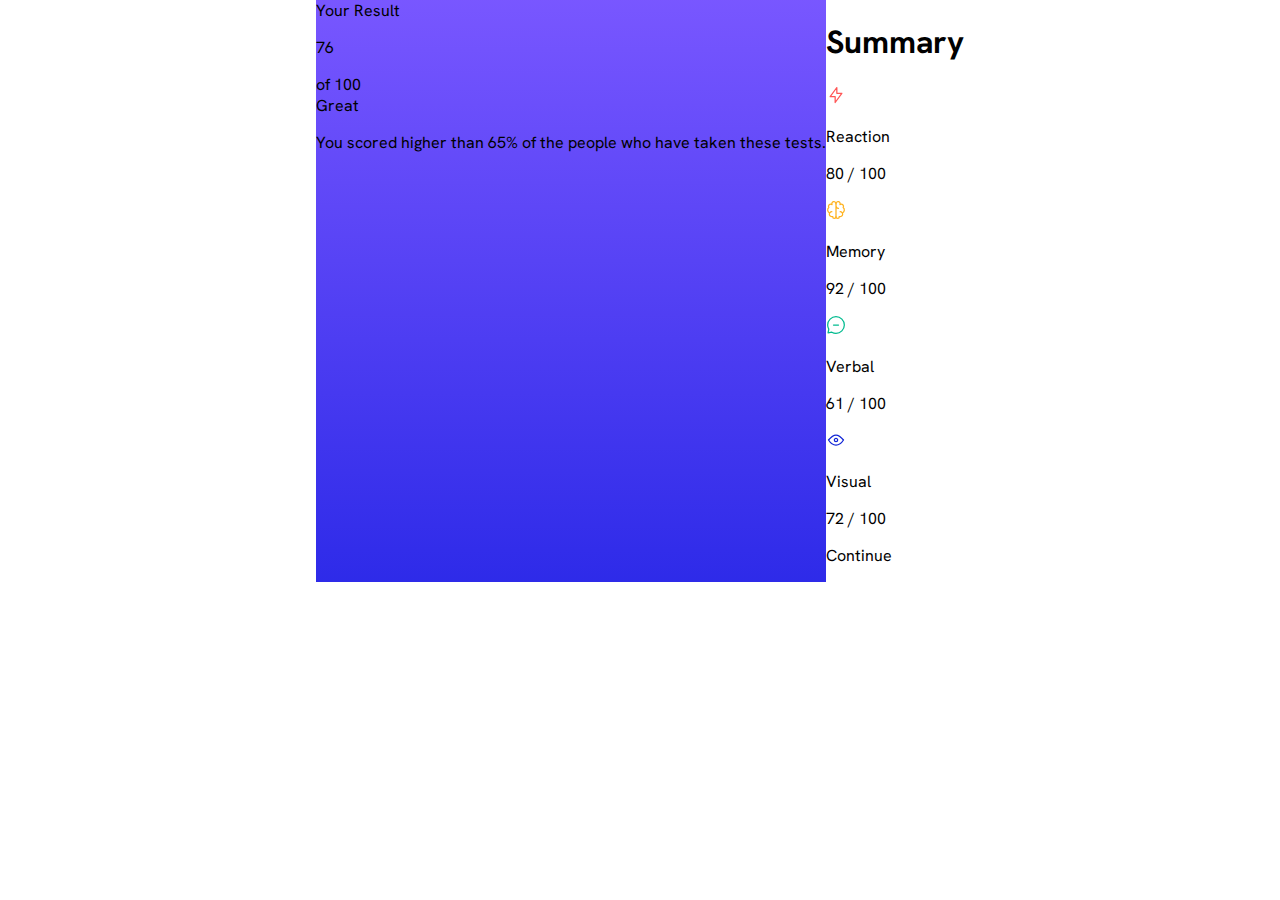
==== index.html @ bd3a6d68 "Final version" ====
<!DOCTYPE html>
<html lang="en">

<head>
    <meta charset="UTF-8">
    <meta name="viewport" content="width=device-width, initial-scale=1.0">
    <link rel="preconnect" href="https://fonts.googleapis.com">
    <link rel="preconnect" href="https://fonts.gstatic.com" crossorigin>
    <link href="https://fonts.googleapis.com/css2?family=Hanken+Grotesk:wght@500;700;800&display=swap" rel="stylesheet">
    <link rel="stylesheet" href="style.css">
    <title>Results summary component</title>
</head>

<body>
    <section class="main-section">
        <section class="second-section">
            <div class="left">
                <div class="first">Your Result</div>
                <div class="circle second">
                    <div id="score-text-one">
                        <p id="text-one">76</p>
                    </div>
                    <div id="score-text-two">of 100</div>
                </div>
                <div class="three">Great</div>
                <div>
                    <p>You scored higher than 65% of the people who have taken these tests.</p>
                </div>

            </div>
            <div class="right">
                <h1>Summary</h1>
                <div class="stats">
                    <div>
                        <svg xmlns="http://www.w3.org/2000/svg" width="20" height="20" fill="none" viewBox="0 0 20 20">
                            <path stroke="#F55" stroke-linecap="round" stroke-linejoin="round" stroke-width="1.25"
                                d="M10.833 8.333V2.5l-6.666 9.167h5V17.5l6.666-9.167h-5Z" />
                        </svg>
                    </div>
                    <div>
                        <p class="reaction">Reaction</p>
                    </div>
                    <div>
                        <p><span>80</span> / 100</p>
                    </div>
                </div>
                <div class="stats">
                    <div>
                        <svg xmlns="http://www.w3.org/2000/svg" width="20" height="20" fill="none" viewBox="0 0 20 20">
                            <path stroke="#FFB21E" stroke-linecap="round" stroke-linejoin="round" stroke-width="1.25"
                                d="M5.833 11.667a2.5 2.5 0 1 0 .834 4.858" />
                            <path stroke="#FFB21E" stroke-linecap="round" stroke-linejoin="round" stroke-width="1.25"
                                d="M3.553 13.004a3.333 3.333 0 0 1-.728-5.53m.025-.067a2.083 2.083 0 0 1 2.983-2.824m.199.054A2.083 2.083 0 1 1 10 3.75v12.917a1.667 1.667 0 0 1-3.333 0M10 5.833a2.5 2.5 0 0 0 2.5 2.5m1.667 3.334a2.5 2.5 0 1 1-.834 4.858" />
                            <path stroke="#FFB21E" stroke-linecap="round" stroke-linejoin="round" stroke-width="1.25"
                                d="M16.447 13.004a3.334 3.334 0 0 0 .728-5.53m-.025-.067a2.083 2.083 0 0 0-2.983-2.824M10 3.75a2.085 2.085 0 0 1 2.538-2.033 2.084 2.084 0 0 1 1.43 2.92m-.635 12.03a1.667 1.667 0 0 1-3.333 0" />
                        </svg>
                    </div>
                    <div>
                        <p class="memory">Memory</p>
                    </div>
                    <div>
                        <p><span>92</span> / 100</p>
                    </div>
                </div>
                <div class="stats">
                    <div>
                        <svg xmlns="http://www.w3.org/2000/svg" width="20" height="20" fill="none" viewBox="0 0 20 20">
                            <path stroke="#00BB8F" stroke-linecap="round" stroke-linejoin="round" stroke-width="1.25"
                                d="M7.5 10h5M10 18.333A8.333 8.333 0 1 0 1.667 10c0 1.518.406 2.942 1.115 4.167l-.699 3.75 3.75-.699A8.295 8.295 0 0 0 10 18.333Z" />
                        </svg>
                    </div>
                    <div>
                        <p class="verbal">Verbal</p>
                    </div>
                    <div>
                        <p><span>61</span> / 100</p>
                    </div>

                </div>
                <div class="stats">
                    <div>
                        <svg xmlns="http://www.w3.org/2000/svg" width="20" height="20" fill="none" viewBox="0 0 20 20">
                            <path stroke="#1125D6" stroke-linecap="round" stroke-linejoin="round" stroke-width="1.25"
                                d="M10 11.667a1.667 1.667 0 1 0 0-3.334 1.667 1.667 0 0 0 0 3.334Z" />
                            <path stroke="#1125D6" stroke-linecap="round" stroke-linejoin="round" stroke-width="1.25"
                                d="M17.5 10c-1.574 2.492-4.402 5-7.5 5s-5.926-2.508-7.5-5C4.416 7.632 6.66 5 10 5s5.584 2.632 7.5 5Z" />
                        </svg>
                    </div>
                    <div>
                        <p class="visual">Visual</p>
                    </div>
                    <div>
                        <p><span>72</span> / 100</p>
                    </div>
                </div>
                <div class="button">
                    <p>Continue</p>
                </div>
            </div>

        </section>
    </section>
</body>

</html>
---- style.css ----
html {
    font-family: 'Hanken Grotesk', sans-serif;
}

body {
    margin: 0;
    padding: 0;

}

section {
    display: flex;
    justify-content: space-around;
}

.left {
    background: linear-gradient(to bottom, hsl(252, 100%, 67%), hsl(241, 81%, 54%));
}


@media(min-width: 1440px) {
    .main-section {
        width: 800px;
        height: 100vh;
        /* margin-top: auto; */
        margin: auto;
        align-items: center;
    }

    .second-section {
        box-shadow: 10px 10px 10px hsl(241, 100%, 89%);
        border-radius: 2em;
    }

    .left {
        background: linear-gradient(to bottom, hsl(252, 100%, 67%), hsl(241, 81%, 54%));
        width: 400px;
        border-radius: 2em;
        text-align: center;
    }

    .first {
        margin-top: 2em;
        color: hsl(241, 100%, 89%);
        font-weight: 700;
        letter-spacing: 0.1em;
    }

    .circle {
        width: 180px;
        height: 180px;
        border-radius: 50%;
        background: linear-gradient(to bottom, hsla(256, 72%, 46%, 1), hsla(241, 72%, 46%, 0));
        margin: auto;
    }

    #text-one {
        font-size: 3em;
        color: hsl(0, 0%, 100%);
        font-weight: 800;
        /* margin: 0; */
        /* margin: 100px 0 0 0; */
        padding: 1em 0 0 0;
    }

    #score-text-two {
        color: hsl(241, 100%, 89%);
        margin-top: -20px;
        font-size: 1.3em;
    }

    .three {
        color: hsl(234, 100%, 96%);
        margin-top: 50px;
        margin-bottom: 10px;
        font-size: 20px;
        font-weight: 700;
    }

    .left div:last-of-type p {
        color: hsl(241, 100%, 89%);
        /* color: hsl(234, 100%, 96%); */
        font-size: 1.3em;
        width: 285px;
        margin: 30px auto;
    }

    .right {
        width: 400px;
        border-radius: 0 2em 2em 0;
        background: hsl(0, 0%, 100%);

        /* margin: auto; */
    }

    .right h1 {
        font-weight: 800;
        font-size: 1.5em;
        width: 350px;
        margin: 2em 0 0 50px;
    }

    .stats {
        margin: 15px auto;
        padding: 5px 0;
        border-radius: 10px;
        width: 300px;
        display: flex;
        justify-content: center;
        height: 3em;
    }

    .stats div {
        margin: auto;
    }

    .stats div:nth-of-type(1) {
        margin: auto 10px;
    }

    .stats div:nth-of-type(2) {
        margin-left: 0;
    }

    .stats div:nth-of-type(3) p {
        color: hsl(241, 100%, 87%);
        font-weight: 700;
    }

    span {
        color: black;
    }

    .stats:nth-of-type(1) {
        background: hsl(0, 100%, 96%);
    }

    .stats:nth-of-type(2) {
        background: hsl(39, 100%, 96%);
    }

    .stats:nth-of-type(3) {
        background: hsl(166, 100%, 96%);
    }

    .stats:nth-of-type(4) {
        background: hsl(234, 100%, 96%);
    }

    .button {
        background: hsl(224, 30%, 27%);
        width: 300px;
        border-radius: 50px;
        text-align: center;
        color: hsl(0, 0%, 100%);
        margin: 2.5em auto 0 auto;
    }

    .button:hover {
        background: linear-gradient(to bottom, hsl(252, 100%, 67%), hsl(241, 81%, 54%));
        cursor: pointer;
    }

    .button:active {
        background: linear-gradient(to bottom, hsl(252, 100%, 67%), hsl(241, 81%, 54%));
        cursor: pointer;
    }

    .button p {
        padding: 1em;
        font-weight: 700;
    }

    .reaction,
    .memory,
    .verbal,
    .visual {
        font-weight: 700;
        margin: 0;
    }

    .reaction {
        color: hsl(0, 100%, 67%);
    }

    .memory {
        color: hsl(39, 100%, 56%);
    }

    .verbal {
        color: hsl(166, 100%, 37%);
    }

    .visual {
        color: hsl(234, 85%, 45%);
    }

}

@media(max-width: 375px) {
    section {
        flex-direction: column;
        width: 375px;
    }

    .left {
        border-radius: 0 0 30px 30px;
        height: 280px;
        /* justify-content: center; */
    }

    .left div {
        margin: 0 auto;
        text-align: center;
    }

    .left .first {
        margin-top: 1em;
        color: hsl(241, 100%, 89%);
        font-weight: 700;
        letter-spacing: 0.1em;
    }

    .left .circle {
        width: 120px;
        height: 120px;
        border-radius: 50%;
        background: linear-gradient(to bottom, hsla(256, 72%, 46%, 1), hsla(241, 72%, 46%, 0));
        margin-top: 20px;
    }

    #score-text-one p {
        font-size: 3em;
        color: hsl(0, 0%, 100%);
        font-weight: 800;
        margin: 0;
        padding: 0.5em 0 0 0;

    }

    #score-text-two {
        color: hsl(241, 100%, 89%);
        /* margin-top: -1px; */
    }

    .left div.three {
        color: hsl(234, 100%, 96%);
        margin-top: 10px;
        margin-bottom: 10px;
        font-size: 20px;
        font-weight: 700;
    }

    .left div:last-of-type p {
        color: hsl(241, 100%, 89%);
        /* color: hsl(234, 100%, 96%); */
        width: 270px;
        margin: 0 auto;
    }

    .right {
        background: hsl(0, 0%, 100%);
        margin: 0 auto;
        width: 300px;
        border-radius: 0 0 30px 30px;

    }

    .right h1 {
        font-weight: 800;
        font-family: 'Hanken Grotesk';
    }

    p {
        font-size: 16px;
    }

    .stats {
        /* padding: 13px; */
        margin-bottom: 15px;
        border-radius: 10px;
        display: flex;
        /* align-items: center; */
        /* align-content: center; */
        justify-content: center;
        height: 3em;
    }

    .stats div {
        margin: auto;
    }

    .stats div:nth-of-type(1) {
        margin: auto 10px;
    }

    .stats div:nth-of-type(2) {
        margin-left: 0;
    }

    .stats div:nth-of-type(3) p {
        color: hsl(241, 100%, 87%);
        font-weight: 700;
    }

    span {
        color: black;
    }

    .stats:nth-of-type(1) {
        background: hsl(0, 100%, 96%);
    }

    .stats:nth-of-type(2) {
        background: hsl(39, 100%, 96%);
    }

    .stats:nth-of-type(3) {
        background: hsl(166, 100%, 96%);
    }

    .stats:nth-of-type(4) {
        background: hsl(234, 100%, 96%);
    }

    .button {
        background: hsl(224, 30%, 27%);
        border-radius: 50px;
        text-align: center;
        color: hsl(0, 0%, 100%);
        margin: 18px 0 0 0;
    }

    .button p {
        padding: 1em;
        font-weight: 700;
    }

    .reaction,
    .memory,
    .verbal,
    .visual {
        font-weight: 700;
        margin: 0;
    }

    .reaction {
        color: hsl(0, 100%, 67%);
    }

    .memory {
        color: hsl(39, 100%, 56%);
    }

    .verbal {
        color: hsl(166, 100%, 37%);
    }

    .visual {
        color: hsl(234, 85%, 45%);
    }

}
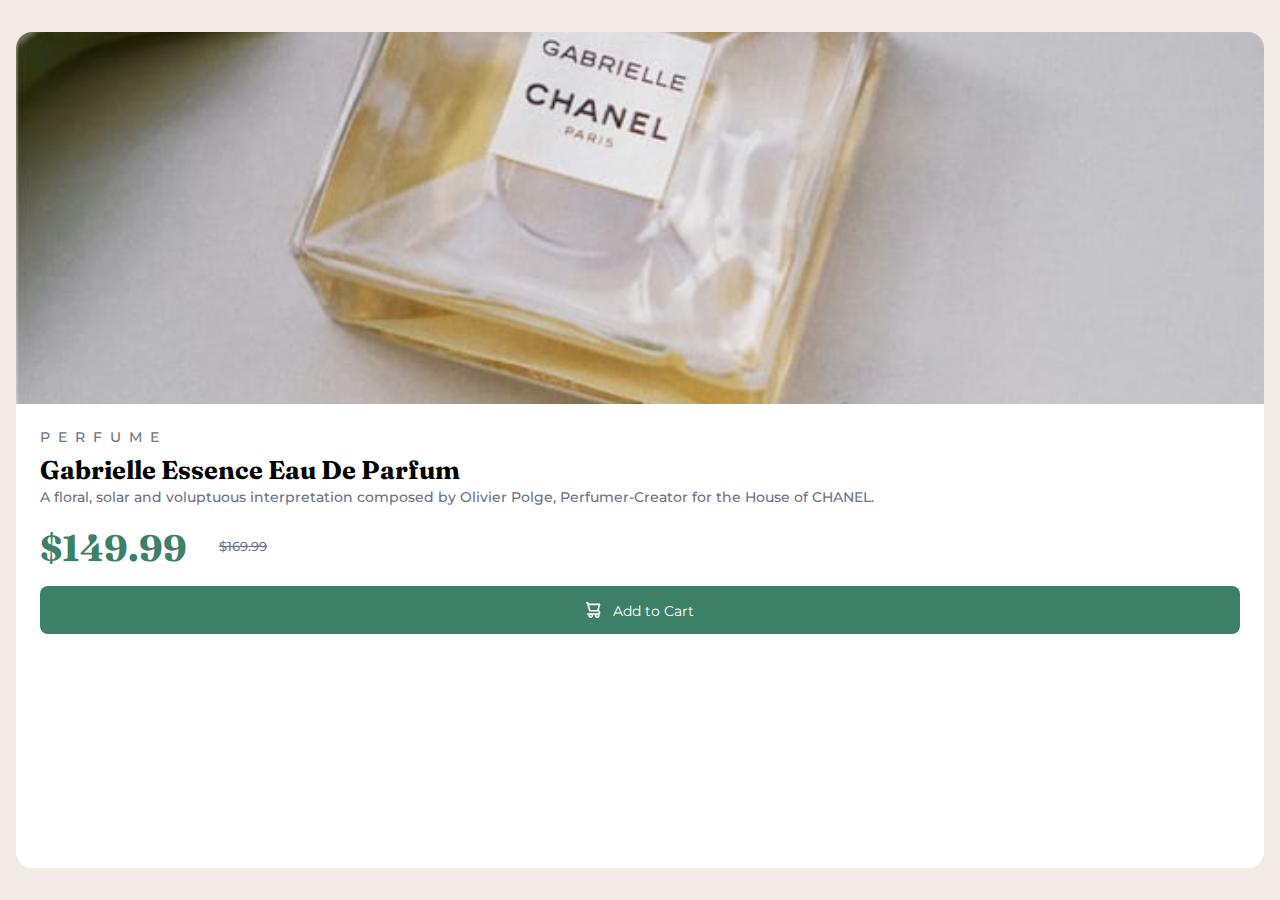
==== commit f382482d: "uploading product preview card" ====
--- a/index.html
+++ b/index.html
@@ -6,100 +6,37 @@
     <meta name="viewport" content="width=device-width, initial-scale=1.0">
     <link rel="preconnect" href="https://fonts.googleapis.com">
     <link rel="preconnect" href="https://fonts.gstatic.com" crossorigin>
-    <link href="https://fonts.googleapis.com/css2?family=Hanken+Grotesk:wght@500;700;800&display=swap" rel="stylesheet">
+    <link
+        href="https://fonts.googleapis.com/css2?family=Fraunces:opsz,wght@9..144,700&family=Montserrat:wght@500;700&display=swap"
+        rel="stylesheet">
+    <link rel="shortcut icon" href="./images/favicon-32x32.png" type="image/x-icon">
     <link rel="stylesheet" href="style.css">
-    <title>Results summary component</title>
+    <title>Product Review</title>
 </head>
 
 <body>
-    <section class="main-section">
-        <section class="second-section">
+    <main>
+        <div class="wrapper">
             <div class="left">
-                <div class="first">Your Result</div>
-                <div class="circle second">
-                    <div id="score-text-one">
-                        <p id="text-one">76</p>
+                <!-- <img class="desktop__image" src="./images/image-product-desktop.jpg" alt="Product Overview Dekstop"> -->
+                <!-- <img class="mobile__image" src="./images/image-product-mobile.jpg" alt="Product Overview Mobile"> -->
+            </div>
+            <div class="right">
+                <div>
+                    <p>Perfume</p>
+                    <h1>Gabrielle Essence Eau De Parfum</h1>
+                    <p>A floral, solar and voluptuous interpretation composed by Olivier Polge, Perfumer-Creator for the
+                        House of CHANEL.</p>
+                    <p><span>$149.99</span> <span>$169.99</span></p>
+                    <div class="button">
+                        <img src="./images/icon-cart.svg" alt="Shoping Cart"> <span>Add to Cart</span>
                     </div>
-                    <div id="score-text-two">of 100</div>
-                </div>
-                <div class="three">Great</div>
-                <div>
-                    <p>You scored higher than 65% of the people who have taken these tests.</p>
                 </div>
 
             </div>
-            <div class="right">
-                <h1>Summary</h1>
-                <div class="stats">
-                    <div>
-                        <svg xmlns="http://www.w3.org/2000/svg" width="20" height="20" fill="none" viewBox="0 0 20 20">
-                            <path stroke="#F55" stroke-linecap="round" stroke-linejoin="round" stroke-width="1.25"
-                                d="M10.833 8.333V2.5l-6.666 9.167h5V17.5l6.666-9.167h-5Z" />
-                        </svg>
-                    </div>
-                    <div>
-                        <p class="reaction">Reaction</p>
-                    </div>
-                    <div>
-                        <p><span>80</span> / 100</p>
-                    </div>
-                </div>
-                <div class="stats">
-                    <div>
-                        <svg xmlns="http://www.w3.org/2000/svg" width="20" height="20" fill="none" viewBox="0 0 20 20">
-                            <path stroke="#FFB21E" stroke-linecap="round" stroke-linejoin="round" stroke-width="1.25"
-                                d="M5.833 11.667a2.5 2.5 0 1 0 .834 4.858" />
-                            <path stroke="#FFB21E" stroke-linecap="round" stroke-linejoin="round" stroke-width="1.25"
-                                d="M3.553 13.004a3.333 3.333 0 0 1-.728-5.53m.025-.067a2.083 2.083 0 0 1 2.983-2.824m.199.054A2.083 2.083 0 1 1 10 3.75v12.917a1.667 1.667 0 0 1-3.333 0M10 5.833a2.5 2.5 0 0 0 2.5 2.5m1.667 3.334a2.5 2.5 0 1 1-.834 4.858" />
-                            <path stroke="#FFB21E" stroke-linecap="round" stroke-linejoin="round" stroke-width="1.25"
-                                d="M16.447 13.004a3.334 3.334 0 0 0 .728-5.53m-.025-.067a2.083 2.083 0 0 0-2.983-2.824M10 3.75a2.085 2.085 0 0 1 2.538-2.033 2.084 2.084 0 0 1 1.43 2.92m-.635 12.03a1.667 1.667 0 0 1-3.333 0" />
-                        </svg>
-                    </div>
-                    <div>
-                        <p class="memory">Memory</p>
-                    </div>
-                    <div>
-                        <p><span>92</span> / 100</p>
-                    </div>
-                </div>
-                <div class="stats">
-                    <div>
-                        <svg xmlns="http://www.w3.org/2000/svg" width="20" height="20" fill="none" viewBox="0 0 20 20">
-                            <path stroke="#00BB8F" stroke-linecap="round" stroke-linejoin="round" stroke-width="1.25"
-                                d="M7.5 10h5M10 18.333A8.333 8.333 0 1 0 1.667 10c0 1.518.406 2.942 1.115 4.167l-.699 3.75 3.75-.699A8.295 8.295 0 0 0 10 18.333Z" />
-                        </svg>
-                    </div>
-                    <div>
-                        <p class="verbal">Verbal</p>
-                    </div>
-                    <div>
-                        <p><span>61</span> / 100</p>
-                    </div>
+        </div>
+    </main>
 
-                </div>
-                <div class="stats">
-                    <div>
-                        <svg xmlns="http://www.w3.org/2000/svg" width="20" height="20" fill="none" viewBox="0 0 20 20">
-                            <path stroke="#1125D6" stroke-linecap="round" stroke-linejoin="round" stroke-width="1.25"
-                                d="M10 11.667a1.667 1.667 0 1 0 0-3.334 1.667 1.667 0 0 0 0 3.334Z" />
-                            <path stroke="#1125D6" stroke-linecap="round" stroke-linejoin="round" stroke-width="1.25"
-                                d="M17.5 10c-1.574 2.492-4.402 5-7.5 5s-5.926-2.508-7.5-5C4.416 7.632 6.66 5 10 5s5.584 2.632 7.5 5Z" />
-                        </svg>
-                    </div>
-                    <div>
-                        <p class="visual">Visual</p>
-                    </div>
-                    <div>
-                        <p><span>72</span> / 100</p>
-                    </div>
-                </div>
-                <div class="button">
-                    <p>Continue</p>
-                </div>
-            </div>
-
-        </section>
-    </section>
 </body>
 
 </html>--- a/style.css
+++ b/style.css
@@ -1,363 +1,193 @@
+:root {
+    --dark_cyan: hsl(158, 36%, 37%);
+    --cream: hsl(30, 38%, 92%);
+    --very_dark_blue: hsl(212, 21%, 14%);
+    --dakr_grayish_blue: hsl(228, 12%, 48%);
+    --white: hsl(0, 0%, 100%);
+    --fs-14: 0.875rem
+}
+
 html {
-    font-family: 'Hanken Grotesk', sans-serif;
+    box-sizing: border-box;
+    font-size: 100%;
+}
+
+*,
+*::after,
+*::before {
+    box-sizing: inherit;
 }
 
 body {
     margin: 0;
     padding: 0;
+    font-size: var(--fs-14);
+    background-color: var(--cream);
+}
+
+main {
+    display: flex;
+    justify-content: center;
+    align-items: center;
+    height: 100vh;
+}
+
+.wrapper {
+    /* background-color: black; */
+    width: calc(100% - 46.25rem);
+    height: 60%;
+    border-radius: 1rem;
+    display: flex;
 
 }
 
-section {
-    display: flex;
-    justify-content: space-around;
+.left {
+    width: 100%;
+    height: 100%;
+    background-image: url(./images/image-product-desktop.jpg);
+    background-repeat: no-repeat;
+    background-position: center;
+    background-size: cover;
+    border-radius: 1rem 0 0 1rem;
+
 }
 
-.left {
-    background: linear-gradient(to bottom, hsl(252, 100%, 67%), hsl(241, 81%, 54%));
+.right {
+    width: 100%;
+    height: 100%;
+    /* padding: 1.5rem; */
+    background-color: var(--white);
+    border-radius: 0 1rem 1rem 0;
 }
 
+.right div {
+    padding: 1.5rem;
+}
 
-@media(min-width: 1440px) {
-    .main-section {
-        width: 800px;
-        height: 100vh;
-        /* margin-top: auto; */
-        margin: auto;
-        align-items: center;
-    }
+.right h1 {
+    font-size: 2.5rem;
+    width: 80%;
+    line-height: 2.3rem;
+    font-family: Fraunces, sans-serif;
+    /* font-weight: 800; */
+    /* font-family: montserrat, sans-serif; */
+}
 
-    .second-section {
-        box-shadow: 10px 10px 10px hsl(241, 100%, 89%);
-        border-radius: 2em;
+.right div p:nth-of-type(1) {
+    letter-spacing: 0.5rem;
+    text-transform: uppercase;
+    font-family: Montserrat, sans-serif;
+    color: var(--dakr_grayish_blue);
+    font-weight: 500;
+}
+
+.right div p:nth-of-type(2) {
+    width: 80%;
+    color: var(--dakr_grayish_blue);
+    font-size: var(--fs-14);
+    line-height: 1.7rem;
+    text-align: left;
+    font-family: "Montserrat", sans-serif;
+    font-weight: 500;
+}
+
+/* .right div p:nth-of-type(3) {} */
+
+.right div p:nth-of-type(3) span:first-child {
+    color: var(--dark_cyan);
+    font-size: 2.3rem;
+    font-weight: 700;
+    font-family: "Fraunces", sans-serif;
+}
+
+.right div p:nth-of-type(3) span:last-child {
+    color: var(--dakr_grayish_blue);
+    font-size: 0.8rem;
+    font-weight: 500;
+    font-family: "Montserrat", sans-serif;
+    text-decoration: line-through;
+    margin: 0.9rem 0 0 2rem;
+    height: inherit;
+    position: absolute;
+}
+
+.button {
+    background-color: var(--dark_cyan);
+    width: 100%;
+    height: 1rem;
+    color: var(--white);
+    font-family: Montserrat, sans-serif;
+    text-align: center;
+    border-radius: 0.5rem;
+    margin: 1rem 0 0 0;
+    padding: 0;
+}
+
+.button img {
+    position: absolute;
+    margin: -0.5rem 0 0 -3.4rem;
+}
+
+.button span {
+    position: absolute;
+    margin: -0.5rem 0 0 -1.7rem;
+    /* color: var(--white); */
+
+}
+
+@media(max-width: 1370px) {
+    .wrapper {
+        /* background-color: black; */
+        width: calc(100% - 2rem);
+        height: calc(100% - 4rem);
+        margin-inline: auto;
+        border-radius: 1rem;
+        display: flex;
+        flex-direction: column;
+        /* flex-grow: 0; */
     }
 
     .left {
-        background: linear-gradient(to bottom, hsl(252, 100%, 67%), hsl(241, 81%, 54%));
-        width: 400px;
-        border-radius: 2em;
-        text-align: center;
-    }
-
-    .first {
-        margin-top: 2em;
-        color: hsl(241, 100%, 89%);
-        font-weight: 700;
-        letter-spacing: 0.1em;
-    }
-
-    .circle {
-        width: 180px;
-        height: 180px;
-        border-radius: 50%;
-        background: linear-gradient(to bottom, hsla(256, 72%, 46%, 1), hsla(241, 72%, 46%, 0));
-        margin: auto;
-    }
-
-    #text-one {
-        font-size: 3em;
-        color: hsl(0, 0%, 100%);
-        font-weight: 800;
-        /* margin: 0; */
-        /* margin: 100px 0 0 0; */
-        padding: 1em 0 0 0;
-    }
-
-    #score-text-two {
-        color: hsl(241, 100%, 89%);
-        margin-top: -20px;
-        font-size: 1.3em;
-    }
-
-    .three {
-        color: hsl(234, 100%, 96%);
-        margin-top: 50px;
-        margin-bottom: 10px;
-        font-size: 20px;
-        font-weight: 700;
-    }
-
-    .left div:last-of-type p {
-        color: hsl(241, 100%, 89%);
-        /* color: hsl(234, 100%, 96%); */
-        font-size: 1.3em;
-        width: 285px;
-        margin: 30px auto;
+        width: 100%;
+        height: 80%;
+        background-image: url(./images/image-product-mobile.jpg);
+        background-repeat: no-repeat;
+        background-position: center;
+        /* background-size: cover; */
+        border-radius: 1rem 1rem 0 0;
     }
 
     .right {
-        width: 400px;
-        border-radius: 0 2em 2em 0;
-        background: hsl(0, 0%, 100%);
-
-        /* margin: auto; */
+        width: 100%;
+        height: 100%;
+        border-radius: 0 0 1rem 1rem;
     }
 
     .right h1 {
-        font-weight: 800;
-        font-size: 1.5em;
-        width: 350px;
-        margin: 2em 0 0 50px;
+        font-size: 1.6rem;
+        line-height: 2rem;
+        /* width: 80%; */
+        /* line-height: 2.3rem; */
+        margin: 0.5rem 0 0 0;
     }
 
-    .stats {
-        margin: 15px auto;
-        padding: 5px 0;
-        border-radius: 10px;
-        width: 300px;
-        display: flex;
-        justify-content: center;
-        height: 3em;
-    }
-
-    .stats div {
-        margin: auto;
-    }
-
-    .stats div:nth-of-type(1) {
-        margin: auto 10px;
-    }
-
-    .stats div:nth-of-type(2) {
-        margin-left: 0;
-    }
-
-    .stats div:nth-of-type(3) p {
-        color: hsl(241, 100%, 87%);
-        font-weight: 700;
-    }
-
-    span {
-        color: black;
-    }
-
-    .stats:nth-of-type(1) {
-        background: hsl(0, 100%, 96%);
-    }
-
-    .stats:nth-of-type(2) {
-        background: hsl(39, 100%, 96%);
-    }
-
-    .stats:nth-of-type(3) {
-        background: hsl(166, 100%, 96%);
-    }
-
-    .stats:nth-of-type(4) {
-        background: hsl(234, 100%, 96%);
-    }
-
-    .button {
-        background: hsl(224, 30%, 27%);
-        width: 300px;
-        border-radius: 50px;
-        text-align: center;
-        color: hsl(0, 0%, 100%);
-        margin: 2.5em auto 0 auto;
-    }
-
-    .button:hover {
-        background: linear-gradient(to bottom, hsl(252, 100%, 67%), hsl(241, 81%, 54%));
-        cursor: pointer;
-    }
-
-    .button:active {
-        background: linear-gradient(to bottom, hsl(252, 100%, 67%), hsl(241, 81%, 54%));
-        cursor: pointer;
-    }
-
-    .button p {
-        padding: 1em;
-        font-weight: 700;
-    }
-
-    .reaction,
-    .memory,
-    .verbal,
-    .visual {
-        font-weight: 700;
+    .right div p:nth-of-type(1) {
+        width: 100%;
+        color: var(--dakr_grayish_blue);
+        text-align: left;
         margin: 0;
     }
 
-    .reaction {
-        color: hsl(0, 100%, 67%);
-    }
-
-    .memory {
-        color: hsl(39, 100%, 56%);
-    }
-
-    .verbal {
-        color: hsl(166, 100%, 37%);
-    }
-
-    .visual {
-        color: hsl(234, 85%, 45%);
-    }
-
-}
-
-@media(max-width: 375px) {
-    section {
-        flex-direction: column;
-        width: 375px;
-    }
-
-    .left {
-        border-radius: 0 0 30px 30px;
-        height: 280px;
-        /* justify-content: center; */
-    }
-
-    .left div {
-        margin: 0 auto;
-        text-align: center;
-    }
-
-    .left .first {
-        margin-top: 1em;
-        color: hsl(241, 100%, 89%);
-        font-weight: 700;
-        letter-spacing: 0.1em;
-    }
-
-    .left .circle {
-        width: 120px;
-        height: 120px;
-        border-radius: 50%;
-        background: linear-gradient(to bottom, hsla(256, 72%, 46%, 1), hsla(241, 72%, 46%, 0));
-        margin-top: 20px;
-    }
-
-    #score-text-one p {
-        font-size: 3em;
-        color: hsl(0, 0%, 100%);
-        font-weight: 800;
-        margin: 0;
-        padding: 0.5em 0 0 0;
-
-    }
-
-    #score-text-two {
-        color: hsl(241, 100%, 89%);
-        /* margin-top: -1px; */
-    }
-
-    .left div.three {
-        color: hsl(234, 100%, 96%);
-        margin-top: 10px;
-        margin-bottom: 10px;
-        font-size: 20px;
-        font-weight: 700;
-    }
-
-    .left div:last-of-type p {
-        color: hsl(241, 100%, 89%);
-        /* color: hsl(234, 100%, 96%); */
-        width: 270px;
-        margin: 0 auto;
-    }
-
-    .right {
-        background: hsl(0, 0%, 100%);
-        margin: 0 auto;
-        width: 300px;
-        border-radius: 0 0 30px 30px;
-
-    }
-
-    .right h1 {
-        font-weight: 800;
-        font-family: 'Hanken Grotesk';
-    }
-
-    p {
-        font-size: 16px;
-    }
-
-    .stats {
-        /* padding: 13px; */
-        margin-bottom: 15px;
-        border-radius: 10px;
-        display: flex;
-        /* align-items: center; */
-        /* align-content: center; */
-        justify-content: center;
-        height: 3em;
-    }
-
-    .stats div {
-        margin: auto;
-    }
-
-    .stats div:nth-of-type(1) {
-        margin: auto 10px;
-    }
-
-    .stats div:nth-of-type(2) {
-        margin-left: 0;
-    }
-
-    .stats div:nth-of-type(3) p {
-        color: hsl(241, 100%, 87%);
-        font-weight: 700;
-    }
-
-    span {
-        color: black;
-    }
-
-    .stats:nth-of-type(1) {
-        background: hsl(0, 100%, 96%);
-    }
-
-    .stats:nth-of-type(2) {
-        background: hsl(39, 100%, 96%);
-    }
-
-    .stats:nth-of-type(3) {
-        background: hsl(166, 100%, 96%);
-    }
-
-    .stats:nth-of-type(4) {
-        background: hsl(234, 100%, 96%);
-    }
-
-    .button {
-        background: hsl(224, 30%, 27%);
-        border-radius: 50px;
-        text-align: center;
-        color: hsl(0, 0%, 100%);
-        margin: 18px 0 0 0;
-    }
-
-    .button p {
-        padding: 1em;
-        font-weight: 700;
-    }
-
-    .reaction,
-    .memory,
-    .verbal,
-    .visual {
-        font-weight: 700;
+    .right div p:nth-of-type(2) {
+        width: 100%;
+        color: var(--dakr_grayish_blue);
+        font-size: var(--fs-14);
+        line-height: 1.45rem;
+        text-align: left;
         margin: 0;
     }
 
-    .reaction {
-        color: hsl(0, 100%, 67%);
+    .right div p:nth-of-type(3) {
+        margin: 1rem 0 0 0;
     }
-
-    .memory {
-        color: hsl(39, 100%, 56%);
-    }
-
-    .verbal {
-        color: hsl(166, 100%, 37%);
-    }
-
-    .visual {
-        color: hsl(234, 85%, 45%);
-    }
-
 }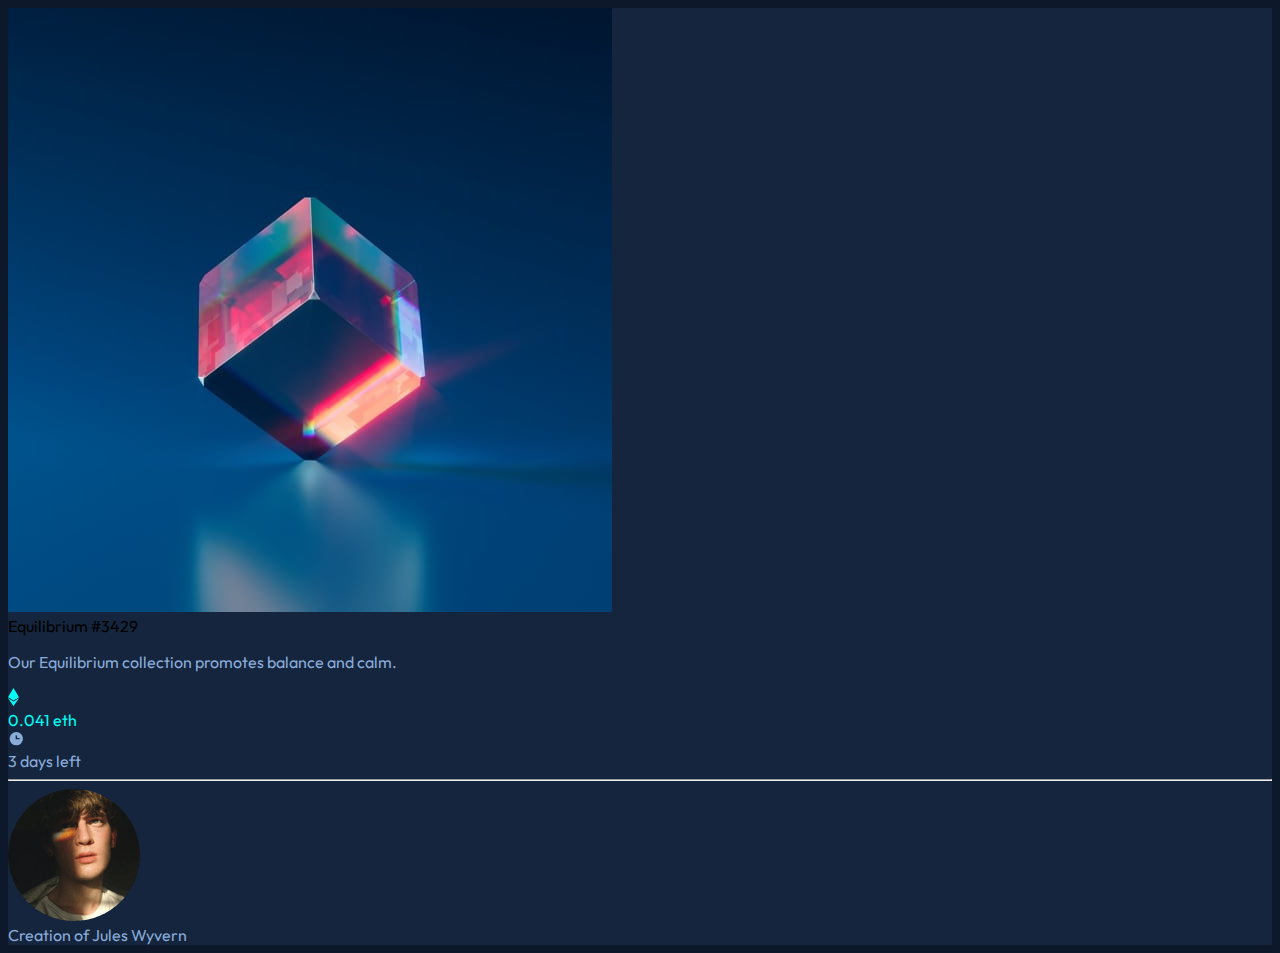
==== commit cad04fd1: "NFT preview card component" ====
--- a/index.html
+++ b/index.html
@@ -4,39 +4,58 @@
 <head>
     <meta charset="UTF-8">
     <meta name="viewport" content="width=device-width, initial-scale=1.0">
+    <link rel="shortcut icon" href="./images/favicon-32x32.png" type="image/x-icon">
     <link rel="preconnect" href="https://fonts.googleapis.com">
     <link rel="preconnect" href="https://fonts.gstatic.com" crossorigin>
-    <link
-        href="https://fonts.googleapis.com/css2?family=Fraunces:opsz,wght@9..144,700&family=Montserrat:wght@500;700&display=swap"
-        rel="stylesheet">
-    <link rel="shortcut icon" href="./images/favicon-32x32.png" type="image/x-icon">
+    <link href="https://fonts.googleapis.com/css2?family=Outfit:wght@300;400;600&display=swap" rel="stylesheet">
+    <link href="https://cdn.jsdelivr.net/npm/bootstrap@5.3.2/dist/css/bootstrap.min.css" rel="stylesheet"
+        integrity="sha384-T3c6CoIi6uLrA9TneNEoa7RxnatzjcDSCmG1MXxSR1GAsXEV/Dwwykc2MPK8M2HN" crossorigin="anonymous">
     <link rel="stylesheet" href="style.css">
-    <title>Product Review</title>
+    <title>NFT preview card component</title>
 </head>
 
 <body>
     <main>
-        <div class="wrapper">
-            <div class="left">
-                <!-- <img class="desktop__image" src="./images/image-product-desktop.jpg" alt="Product Overview Dekstop"> -->
-                <!-- <img class="mobile__image" src="./images/image-product-mobile.jpg" alt="Product Overview Mobile"> -->
-            </div>
-            <div class="right">
-                <div>
-                    <p>Perfume</p>
-                    <h1>Gabrielle Essence Eau De Parfum</h1>
-                    <p>A floral, solar and voluptuous interpretation composed by Olivier Polge, Perfumer-Creator for the
-                        House of CHANEL.</p>
-                    <p><span>$149.99</span> <span>$169.99</span></p>
-                    <div class="button">
-                        <img src="./images/icon-cart.svg" alt="Shoping Cart"> <span>Add to Cart</span>
+        <div class="container">
+            <div class="row row-cols-1">
+                <div
+                    class="col-11 col-sm-6 col-xxl-3 rounded-4 position-absolute top-50 start-50 translate-middle card__bg">
+
+                    <img class="mt-3 rounded img-fluid d-block mx-auto" src="./images/image-equilibrium.jpg"
+                        alt="equilibrium">
+                    <div class="text-start text-light ps-1 pt-3 fs-4">
+                        Equilibrium #3429
                     </div>
+                    <p class="text-start ps-1 pt-3 fs-5">Our Equilibrium collection promotes balance and calm.</p>
+                    <div class="row row-cols-4">
+                        <div class="col-1 pt-1"><img src="./images/icon-ethereum.svg" alt="icon-ethereum">
+                        </div>
+                        <div class="col-6 fs-5 text-uppercase price">0.041 eth</div>
+                        <div class="col-1 pt-1"><img src="./images/icon-clock.svg" alt=""></div>
+                        <div class="col-4 fs-5 just__text">3 days left</div>
+                    </div>
+                    <hr>
+                    <div class="row row-cols-3">
+                        <div class="col-3 pb-4">
+                            <img class="border rounded-circle w-50" src="./images/image-avatar.png" alt="Avatar">
+                        </div>
+                        <div class="col-7 pt-1 text-start just__text">Creation of <span class="text-light">Jules
+                                Wyvern</span></div>
+                        <div class="col-2"></div>
+                    </div>
+
+
                 </div>
-
             </div>
         </div>
     </main>
 
+    <script src="https://cdn.jsdelivr.net/npm/@popperjs/core@2.11.8/dist/umd/popper.min.js"
+        integrity="sha384-I7E8VVD/ismYTF4hNIPjVp/Zjvgyol6VFvRkX/vR+Vc4jQkC+hVqc2pM8ODewa9r"
+        crossorigin="anonymous"></script>
+    <script src="https://cdn.jsdelivr.net/npm/bootstrap@5.3.2/dist/js/bootstrap.min.js"
+        integrity="sha384-BBtl+eGJRgqQAUMxJ7pMwbEyER4l1g+O15P+16Ep7Q9Q+zqX6gSbd85u4mG4QzX+"
+        crossorigin="anonymous"></script>
 </body>
 
 </html>--- a/style.css
+++ b/style.css
@@ -1,13 +1,15 @@
 :root {
-    --dark_cyan: hsl(158, 36%, 37%);
-    --cream: hsl(30, 38%, 92%);
-    --very_dark_blue: hsl(212, 21%, 14%);
-    --dakr_grayish_blue: hsl(228, 12%, 48%);
+    --soft_blue: hsl(215, 51%, 70%);
+    --cyan: hsl(178, 100%, 50%);
+    --main_BG: hsl(217, 54%, 11%);
+    /* --card_BG: hsl(216, 50%, 16%); */
+    --card_BG: hsl(216, 50%, 16%);
+    --line: hsl(215, 21%, 53%);
     --white: hsl(0, 0%, 100%);
-    --fs-14: 0.875rem
+    --fs-18: 0.888rem
 }
 
-html {
+/* html {
     box-sizing: border-box;
     font-size: 100%;
 }
@@ -16,178 +18,29 @@
 *::after,
 *::before {
     box-sizing: inherit;
+} */
+
+body {
+    font-family: 'Outfit', sans-serif;
+    background-color: var(--main_BG);
 }
 
-body {
-    margin: 0;
-    padding: 0;
-    font-size: var(--fs-14);
-    background-color: var(--cream);
+.card__bg {
+    background-color: var(--card_BG);
 }
 
-main {
-    display: flex;
-    justify-content: center;
-    align-items: center;
-    height: 100vh;
+p {
+    color: var(--soft_blue);
 }
 
-.wrapper {
-    /* background-color: black; */
-    width: calc(100% - 46.25rem);
-    height: 60%;
-    border-radius: 1rem;
-    display: flex;
-
+.price {
+    color: var(--cyan);
 }
 
-.left {
-    width: 100%;
-    height: 100%;
-    background-image: url(./images/image-product-desktop.jpg);
-    background-repeat: no-repeat;
-    background-position: center;
-    background-size: cover;
-    border-radius: 1rem 0 0 1rem;
-
+.just__text {
+    color: var(--soft_blue);
 }
 
-.right {
-    width: 100%;
-    height: 100%;
-    /* padding: 1.5rem; */
-    background-color: var(--white);
-    border-radius: 0 1rem 1rem 0;
-}
-
-.right div {
-    padding: 1.5rem;
-}
-
-.right h1 {
-    font-size: 2.5rem;
-    width: 80%;
-    line-height: 2.3rem;
-    font-family: Fraunces, sans-serif;
-    /* font-weight: 800; */
-    /* font-family: montserrat, sans-serif; */
-}
-
-.right div p:nth-of-type(1) {
-    letter-spacing: 0.5rem;
-    text-transform: uppercase;
-    font-family: Montserrat, sans-serif;
-    color: var(--dakr_grayish_blue);
-    font-weight: 500;
-}
-
-.right div p:nth-of-type(2) {
-    width: 80%;
-    color: var(--dakr_grayish_blue);
-    font-size: var(--fs-14);
-    line-height: 1.7rem;
-    text-align: left;
-    font-family: "Montserrat", sans-serif;
-    font-weight: 500;
-}
-
-/* .right div p:nth-of-type(3) {} */
-
-.right div p:nth-of-type(3) span:first-child {
-    color: var(--dark_cyan);
-    font-size: 2.3rem;
-    font-weight: 700;
-    font-family: "Fraunces", sans-serif;
-}
-
-.right div p:nth-of-type(3) span:last-child {
-    color: var(--dakr_grayish_blue);
-    font-size: 0.8rem;
-    font-weight: 500;
-    font-family: "Montserrat", sans-serif;
-    text-decoration: line-through;
-    margin: 0.9rem 0 0 2rem;
-    height: inherit;
-    position: absolute;
-}
-
-.button {
-    background-color: var(--dark_cyan);
-    width: 100%;
-    height: 1rem;
-    color: var(--white);
-    font-family: Montserrat, sans-serif;
-    text-align: center;
-    border-radius: 0.5rem;
-    margin: 1rem 0 0 0;
-    padding: 0;
-}
-
-.button img {
-    position: absolute;
-    margin: -0.5rem 0 0 -3.4rem;
-}
-
-.button span {
-    position: absolute;
-    margin: -0.5rem 0 0 -1.7rem;
-    /* color: var(--white); */
-
-}
-
-@media(max-width: 1370px) {
-    .wrapper {
-        /* background-color: black; */
-        width: calc(100% - 2rem);
-        height: calc(100% - 4rem);
-        margin-inline: auto;
-        border-radius: 1rem;
-        display: flex;
-        flex-direction: column;
-        /* flex-grow: 0; */
-    }
-
-    .left {
-        width: 100%;
-        height: 80%;
-        background-image: url(./images/image-product-mobile.jpg);
-        background-repeat: no-repeat;
-        background-position: center;
-        /* background-size: cover; */
-        border-radius: 1rem 1rem 0 0;
-    }
-
-    .right {
-        width: 100%;
-        height: 100%;
-        border-radius: 0 0 1rem 1rem;
-    }
-
-    .right h1 {
-        font-size: 1.6rem;
-        line-height: 2rem;
-        /* width: 80%; */
-        /* line-height: 2.3rem; */
-        margin: 0.5rem 0 0 0;
-    }
-
-    .right div p:nth-of-type(1) {
-        width: 100%;
-        color: var(--dakr_grayish_blue);
-        text-align: left;
-        margin: 0;
-    }
-
-    .right div p:nth-of-type(2) {
-        width: 100%;
-        color: var(--dakr_grayish_blue);
-        font-size: var(--fs-14);
-        line-height: 1.45rem;
-        text-align: left;
-        margin: 0;
-    }
-
-    .right div p:nth-of-type(3) {
-        margin: 1rem 0 0 0;
-    }
+hr {
+    background-color: var(--line);
 }